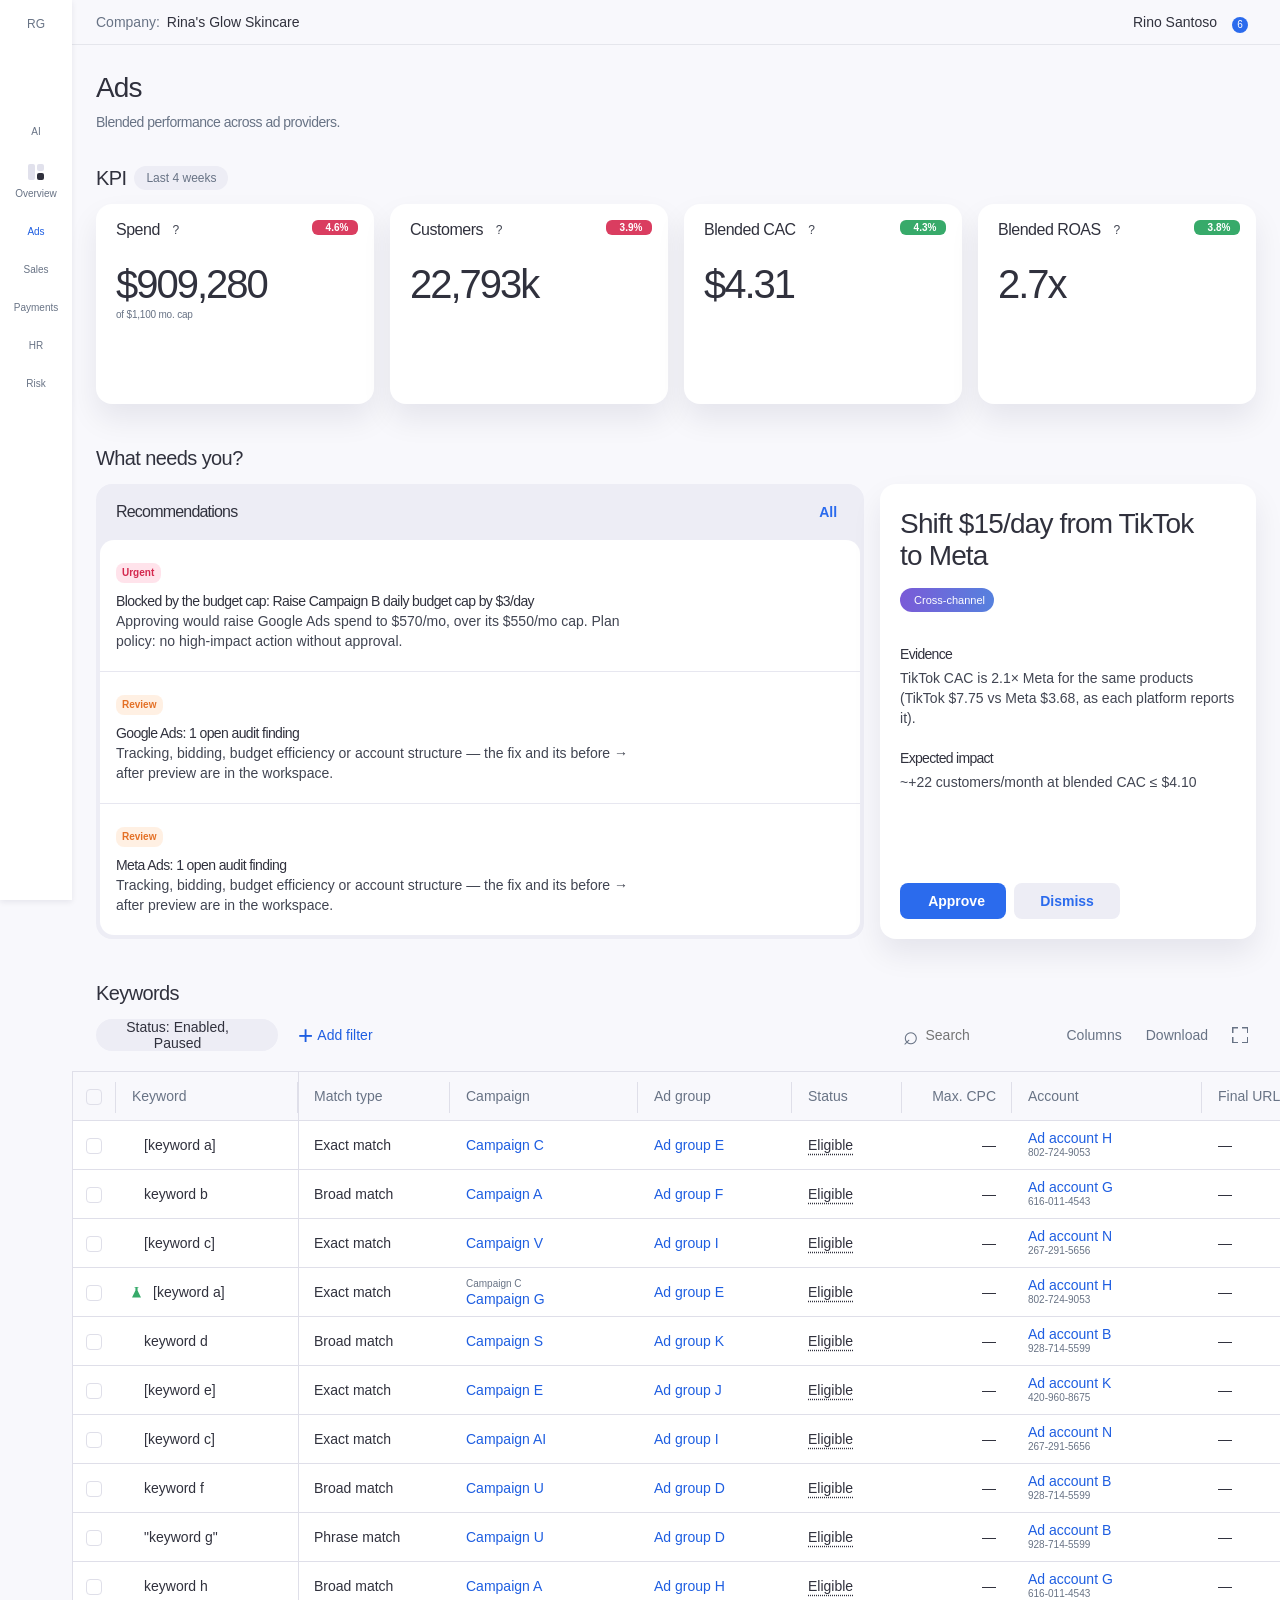
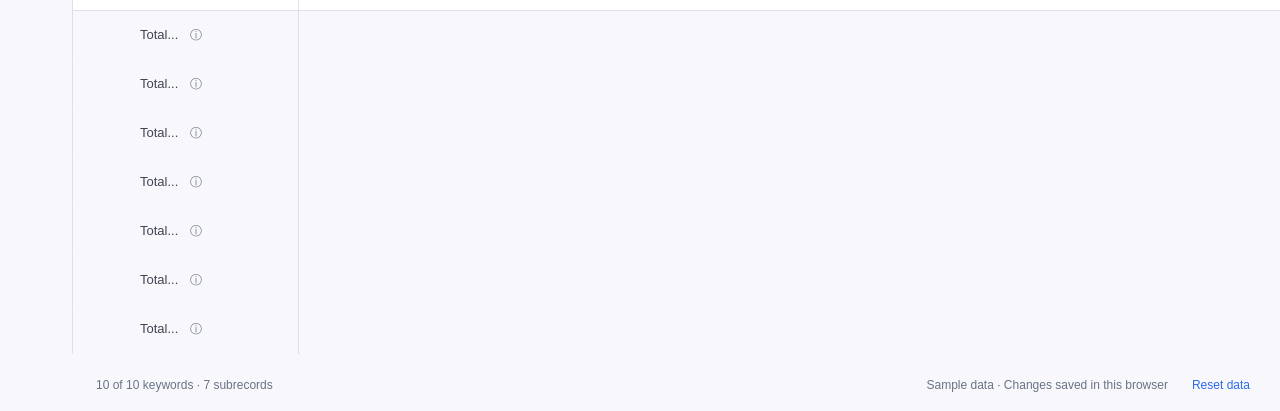
==== variant.html @ 24019def "Add files via upload" ====
<!doctype html>
<html lang="en">
<head><meta charset="utf-8"><meta name="viewport" content="width=device-width, initial-scale=1"><meta name="theme-color" content="#f8f8fc"><title>Ads · Fixed-width version</title><link rel="stylesheet" href="styles.css"><link rel="stylesheet" href="themes.css"><link rel="stylesheet" href="variant.css"></head>
<body class="layout-fixed">
<aside class="sidebar" aria-label="Main navigation">
  <div class="brand"><img src="assets/imgEllipse3.svg" data-light-src="assets/imgEllipse3.svg" data-dark-src="assets/dark/imgEllipse3.svg" alt=""><span>RG</span></div>
  <div class="sidebar-company"><p>Rina's Glow Skincare</p><span>Partner Portal</span></div>
  <button class="rail-toggle" aria-label="Expand navigation" aria-expanded="false" aria-controls="main-navigation"><img src="assets/imgFrame49.svg" data-light-src="assets/imgFrame49.svg" data-dark-src="assets/dark/imgFrame49.svg" alt=""></button>
  <img class="rail-rule compact-rule" src="assets/imgVector14.svg" data-light-src="assets/imgVector14.svg" data-dark-src="assets/dark/imgVector14.svg" alt="">
  <img class="rail-rule expanded-rule" src="assets/menu-divider.svg" data-light-src="assets/menu-divider.svg" data-dark-src="assets/dark/menu-divider.svg" alt="">
  <nav id="main-navigation"><button data-section="AI"><img src="assets/imgAi1.svg" data-light-src="assets/imgAi1.svg" data-dark-src="assets/dark/imgAi1.svg" alt=""><span>AI</span></button><button data-section="Overview"><span class="overview-icon"><i></i><i></i><i></i></span><span>Overview</span></button><button class="active" aria-current="page" data-section="Ads"><img src="assets/imgAds1.svg" data-light-src="assets/imgAds1.svg" data-dark-src="assets/dark/imgAds1.svg" alt=""><span>Ads</span></button><button data-section="Sales"><img src="assets/imgSales1.svg" data-light-src="assets/imgSales1.svg" data-dark-src="assets/dark/imgSales1.svg" alt=""><span>Sales</span></button><button data-section="Payments"><img src="assets/imgPayments1.svg" data-light-src="assets/imgPayments1.svg" data-dark-src="assets/dark/imgPayments1.svg" alt=""><span>Payments</span></button><button data-section="HR"><img src="assets/imgHr1.svg" data-light-src="assets/imgHr1.svg" data-dark-src="assets/dark/imgHr1.svg" alt=""><span>HR</span></button><button data-section="Risk"><img src="assets/imgRisk1.svg" data-light-src="assets/imgRisk1.svg" data-dark-src="assets/dark/imgRisk1.svg" alt=""><span>Risk</span></button></nav>
</aside>
<div class="app">
<header class="topbar"><div class="topbar-inner"><button class="company" id="company"><span>Company:</span> Rina's Glow Skincare <img src="assets/imgVector13.svg" alt=""></button><div class="account-tools"><button id="profile"><img src="assets/imgFrame59.svg" alt=""><span>Rino Santoso</span><img src="assets/imgFrame61.svg" alt=""></button><button id="notifications" class="notification" aria-label="Notifications, 6 unread"><img src="assets/imgNotifications1.svg" alt=""><span>6</span></button><button id="theme" aria-label="Switch color theme"><img src="assets/imgSun1.svg" alt=""></button></div></div></header>
<main>
<div class="content">
  <div class="page-title"><h1>Ads</h1><p>Blended performance across ad providers.</p></div>
  <section class="kpi-section" aria-labelledby="kpi-title"><div class="section-heading"><h2 id="kpi-title">KPI</h2><span class="period">Last 4 weeks</span></div><div class="kpi-grid" id="kpis"></div></section>
  <section class="needs-section" aria-labelledby="needs-title"><h2 id="needs-title">What needs you?</h2><div class="needs-grid">
    <article class="recommendations"><header><h3>Recommendations</h3><button class="text-button" id="all-recommendations">All <img src="assets/imgVector6.svg" alt=""></button></header><div class="recommendation-list">
      <button class="recommendation" data-recommendation="0"><span class="badge urgent"><img src="assets/imgIcMExclamationFilled.svg" alt="">Urgent</span><strong>Blocked by the budget cap: Raise Campaign B daily budget cap by $3/day</strong><p>Approving would raise Google Ads spend to $570/mo, over its $550/mo cap. Plan policy: no high-impact action without approval.</p></button>
      <button class="recommendation" data-recommendation="1"><span class="badge review"><img src="assets/imgIcMExclamationFilled1.svg" alt="">Review</span><strong>Google Ads: 1 open audit finding</strong><p>Tracking, bidding, budget efficiency or account structure — the fix and its before → after preview are in the workspace.</p></button>
      <button class="recommendation" data-recommendation="2"><span class="badge review"><img src="assets/imgIcMExclamationFilled2.svg" alt="">Review</span><strong>Meta Ads: 1 open audit finding</strong><p>Tracking, bidding, budget efficiency or account structure — the fix and its before → after preview are in the workspace.</p></button>
    </div></article>
    <article class="proposal"><h3>Shift $15/day from TikTok to Meta</h3><span class="cross-channel"><img src="assets/imgGroup.svg" alt="">Cross-channel</span><div class="proposal-copy"><h4>Evidence</h4><p>TikTok CAC is 2.1× Meta for the same products (TikTok $7.75 vs Meta $3.68, as each platform reports it).</p><h4>Expected impact</h4><p>~+22 customers/month at blended CAC ≤ $4.10</p></div><div class="proposal-actions" id="proposal-actions"><button class="primary" id="approve"><img src="assets/imgVector11.svg" alt="">Approve</button><button class="secondary" id="dismiss">Dismiss</button></div></article>
  </div></section>
</div>
<section class="keywords" id="keywords" aria-labelledby="keywords-title">
  <div class="keywords-heading"><h2 id="keywords-title">Keywords</h2><span id="result-count" aria-live="polite"></span></div>
  <div class="table-toolbar"><div class="filter-tools"><span class="filter-chip" id="status-chip"><button id="status-filter">Status: Enabled, Paused</button><button id="remove-status" aria-label="Remove status filter"><img src="assets/filter-remove.svg" alt=""></button></span><button class="chip" id="add-filter"><span class="plus">+</span> Add filter</button><span id="filter-chips"></span></div><div class="table-tools"><label class="search"><span aria-hidden="true">⌕</span><input type="search" id="search" aria-label="Search keywords" placeholder="Search"></label><button id="columns" title="Choose columns">Columns</button><button id="download" title="Download filtered rows as CSV">Download</button><button id="expand" aria-label="Expand table" title="Expand table"><span class="expand-icon" aria-hidden="true"></span></button></div></div>
  <div class="bulk-bar" id="bulk-bar" hidden><strong id="selection-count"></strong><button data-bulk="Enabled">Enable</button><button data-bulk="Paused">Pause</button><button id="clear-selection">Clear selection</button></div>
  <div class="table-scroll" tabindex="0" role="region" aria-label="Keywords table, scroll horizontally to see all columns"><table id="keyword-table"><caption class="sr-only">Advertising keywords and performance, transcribed from the supplied table.</caption><colgroup id="table-cols"></colgroup><thead id="table-head"></thead><tbody id="table-body"></tbody></table></div>
  <footer class="table-footer"><span id="table-count"></span><span>Sample data · Changes saved in this browser</span><button id="reset">Reset data</button></footer>
</section>
</main>
</div>
<dialog id="dialog"><div class="dialog-heading"><h2 id="dialog-title"></h2><button id="dialog-close" aria-label="Close dialog">×</button></div><div id="dialog-content"></div></dialog><div id="toast" role="status" hidden></div>
<script src="data.js"></script><script src="app.js"></script>
</body></html>
---- styles.css ----
@font-face{font-family:Onest;src:url('assets/onest-400.ttf') format('truetype');font-weight:400;font-display:swap}@font-face{font-family:Onest;src:url('assets/onest-500.ttf') format('truetype');font-weight:500;font-display:swap}@font-face{font-family:Onest;src:url('assets/onest-600.ttf') format('truetype');font-weight:600;font-display:swap}
:root{--bg:#f8f8fc;--card:#fff;--accent:#ededf5;--ink:#30313d;--muted:#687385;--secondary:#414552;--blue:#2b6bed;--line:#e7e7f0;--rail:72px;--shadow:0 15px 30px rgba(8,16,52,.08)}*{box-sizing:border-box}body{margin:0;font-family:Onest,Arial,sans-serif;font-size:14px;color:var(--ink);background:var(--bg)}button,input,select{font:inherit}button{border:0;color:inherit;background:none;cursor:pointer}button:disabled{cursor:default;opacity:.45}button:focus-visible,a:focus-visible,input:focus-visible,select:focus-visible,[tabindex]:focus-visible{outline:2px solid var(--blue);outline-offset:3px}button:hover{filter:brightness(.97)}h1,h2,h3,h4,p{margin:0}h1{font-size:28px;line-height:32px;font-weight:500;letter-spacing:-.84px}h2{font-size:20px;line-height:28px;font-weight:500;letter-spacing:-.6px}img{display:block;max-width:none}button{display:inline-flex;align-items:center;justify-content:center;gap:7px}button.text-button{color:var(--blue);font-weight:600;padding:6px 0}.sidebar{position:fixed;z-index:30;inset:0 auto 0 0;width:var(--rail);background:var(--card);box-shadow:0 2px 6px #08103414;display:flex;align-items:center;flex-direction:column}.brand{position:relative;margin:8px 0 12px;width:32px;height:32px;display:grid;place-items:center}.brand img{position:absolute;inset:0}.brand span{position:relative;font-size:12px;font-weight:500;color:var(--muted)}.rail-toggle{padding:0;width:32px;height:24px}.rail-rule{margin-top:20px}.sidebar nav{width:100%;display:flex;flex-direction:column;gap:22px;margin-top:26px}.sidebar nav button{flex-direction:column;gap:4px;width:100%;padding:0;color:var(--muted);font-size:10px;font-weight:500;line-height:12px}.sidebar nav button.active{color:#1e5ee1}.overview-icon{position:relative;width:24px;height:24px}.overview-icon i{position:absolute;background:#dfdfeb;border-radius:2px;width:7px;height:7px;left:13px;top:4px}.overview-icon i:first-child{height:16px;left:4px}.overview-icon i:last-child{top:13px;background:#30313d}.app{margin-left:var(--rail);min-width:0}.topbar{height:44px;padding:0 16px 0 24px;display:flex;align-items:center;justify-content:space-between;box-shadow:0 1px 0 #08103414}.company{padding:0;font-weight:500;white-space:nowrap}.company>span{color:var(--muted)}.company>img{margin-left:3px}.account-tools{display:flex;align-items:center;gap:20px}.account-tools button{padding:0}.notification{position:relative}.notification>span{position:absolute;right:-4px;top:-5px;background:var(--blue);border-radius:8px;color:#fff;font-size:10px;line-height:16px;min-width:16px}.content{padding:28px 24px 0;width:100%}.page-title p{margin-top:8px;font-size:14px;line-height:20px;color:var(--muted);letter-spacing:-.5px}.kpi-section{margin-top:32px}.section-heading{display:flex;align-items:center;gap:8px;margin-bottom:12px}.period{border-radius:12px;background:var(--accent);padding:4px 12px;font-size:12px;line-height:16px;font-weight:500;color:var(--muted)}.kpi-grid{display:grid;grid-template-columns:repeat(4,minmax(0,1fr));gap:16px}.kpi{position:relative;overflow:hidden;height:200px;background:var(--card);border-radius:16px;box-shadow:var(--shadow);padding:16px 20px}.kpi-label{font-size:16px;font-weight:500;line-height:20px;letter-spacing:-.48px;display:flex;gap:6px;align-items:center}.info{position:relative;padding:0;width:20px;height:20px;font-size:12px;color:#717981}.info img{position:absolute;inset:0}.info span{position:relative}.kpi-value{margin-top:24px;font-size:40px;font-weight:400;line-height:40px;letter-spacing:-2px;white-space:nowrap}.kpi-note{font-size:10px;line-height:14px;letter-spacing:-.2px;font-weight:500;color:var(--muted);margin-top:4px}.delta{position:absolute;top:16px;right:16px;display:flex;align-items:center;justify-content:center;gap:4px;border-radius:6px;width:46px;padding:2px;background:#37aa6a;color:white;font-size:10px;font-weight:600}.delta.negative{background:#da3d60}.delta.negative img{transform:scaleY(-1)}.kpi-chart{position:absolute;left:0;top:129px;width:282px;height:151px;transform:scaleX(var(--graph-scale,1));transform-origin:left top;pointer-events:none}.kpi-chart img{position:absolute;top:0;left:0}.kpi-chart img.line{top:-1px}.kpi-chart.reverse{transform:scaleX(calc(-1 * var(--graph-scale,1)));transform-origin:center top;left:calc((100% - 282px)/2)}.plot-button{position:absolute;right:16px;bottom:16px;font-size:12px;font-weight:600;color:var(--blue);padding:0;line-height:20px}.needs-section{margin-top:40px}.needs-section>h2{margin-bottom:12px}.needs-grid{display:grid;grid-template-columns:2.043fr 1fr;gap:16px}.recommendations{padding:0 4px 4px;background:var(--accent);border-radius:16px;overflow:hidden;min-height:446px}.recommendations header{height:56px;display:flex;align-items:center;justify-content:space-between;padding:0 16px}.recommendations h3{font-size:16px;line-height:20px;letter-spacing:-.8px;font-weight:500}.recommendation-list{background:var(--card);border-radius:14px;overflow:hidden}.recommendation{display:block;text-align:left;width:100%;min-height:128px;padding:20px 16px;border-bottom:1px solid var(--line)}.recommendation:last-child{border:0}.recommendation strong{display:block;font-size:14px;font-weight:500;line-height:20px;letter-spacing:-.6px;margin-top:8px;max-width:650px}.recommendation p{font-size:14px;line-height:20px;color:var(--secondary);max-width:520px}.badge{display:inline-flex;align-items:center;padding:0 7px 0 4px;border-radius:8px;gap:2px;line-height:20px;font-size:10px;font-weight:600}.urgent{background:#ff508429;color:#d4284e}.review{background:#ffa25029;color:#e47026}.proposal{min-height:442px;padding:24px 20px 20px;background:var(--card);border-radius:16px;box-shadow:var(--shadow);display:flex;flex-direction:column;align-items:flex-start}.proposal>h3{font-size:28px;line-height:32px;font-weight:500;letter-spacing:-.84px;max-width:310px}.cross-channel{display:inline-flex;align-items:center;gap:5px;background:linear-gradient(90deg,#7a5bd7,#5681de);color:#fff;border-radius:12px;font-size:11px;line-height:24px;padding:0 9px;margin-top:16px}.proposal-copy{margin-top:32px;font-size:14px;line-height:20px}.proposal h4{font-weight:500;letter-spacing:-.7px;margin-bottom:4px}.proposal-copy p{color:var(--secondary)}.proposal h4:not(:first-child){margin-top:20px}.proposal-actions{display:flex;gap:8px;margin-top:auto;padding-top:24px;flex-wrap:wrap}.primary,.secondary{height:36px;min-width:106px;border-radius:8px;padding:0 14px;font-weight:600}.primary{background:var(--blue);color:white}.secondary{background:var(--accent);color:var(--blue)}.keywords{margin-top:40px;min-width:0}.keywords-heading{padding:0 24px 12px;display:flex;align-items:center;gap:14px}.keywords-heading>span{font-size:12px;color:var(--muted)}.table-toolbar{min-height:52px;padding:10px 14px;display:flex;gap:10px;align-items:center;justify-content:space-between;background:var(--accent);flex-wrap:wrap}.filter-tools,.table-tools{display:flex;gap:8px;align-items:center;flex-wrap:wrap}.chip{height:32px;padding:4px 12px;background:var(--card);border-radius:18px;color:var(--muted);font-weight:500;white-space:nowrap}.plus{font-size:26px;line-height:16px;font-weight:400}.table-tools>button{padding:6px 8px;color:var(--muted)}#expand{font-size:22px}.search{display:flex;align-items:center;gap:6px;max-width:170px;color:var(--muted)}.search>span{font-size:26px}.search input{width:125px;background:transparent;border:0;border-bottom:1px solid transparent;padding:5px 0;color:var(--ink)}.search input:focus{border-bottom-color:var(--blue);outline:0}.table-scroll{width:100%;max-width:100%;overflow:auto;scrollbar-color:#b1b1bb var(--accent);scrollbar-width:thin;padding-bottom:5px}.table-scroll::-webkit-scrollbar{height:10px}.table-scroll::-webkit-scrollbar-track{background:var(--accent)}.table-scroll::-webkit-scrollbar-thumb{border:2px solid var(--accent);background:#b1b1bb;border-radius:8px}table{table-layout:fixed;border-collapse:separate;border-spacing:0;width:100%;min-width:2540px;font-size:14px;font-weight:500;font-variant-numeric:tabular-nums}th,td{height:49px;white-space:nowrap;overflow:hidden;text-overflow:ellipsis;padding:8px 16px;border-bottom:1px solid var(--line);text-align:left;background:var(--card)}th{background:var(--bg);height:48px;color:var(--muted);font-weight:500;position:relative}th::after{position:absolute;content:'';right:0;top:10px;height:31px;border-right:1px solid #d1d1e4}th button{padding:0;min-height:28px;max-width:100%;text-align:inherit;justify-content:inherit;font-weight:500}th[aria-sort=ascending] button:after{content:'↑';font-size:12px}th[aria-sort=descending] button:after{content:'↓';font-size:12px}.numeric{text-align:right}.numeric button{justify-content:flex-end;width:100%}.check{position:sticky;left:0;width:44px;z-index:3;padding:0 14px}.identity{position:sticky;left:44px;z-index:2;box-shadow:1px 0 0 var(--line)}thead .identity,thead .check{z-index:5}.identity .keyword-name{display:flex;align-items:center;gap:12px;justify-content:flex-start;padding:0;font-weight:500;width:100%}.keyword-dot{flex:0 0 7px;width:7px;height:7px;background:#37aa6a;border-radius:50%}.keyword-dot.paused{background:#b1b1bb}.experiment{color:#37aa6a;width:7px;font-size:13px}.keyword-name .keyword-label{overflow:hidden;text-overflow:ellipsis}.link{padding:0;color:#1e5ee1;text-align:left;justify-content:flex-start;font-weight:500}.subline{display:block;font-size:10px;font-weight:400;line-height:14px;color:var(--muted)}.status-button{padding:0;text-decoration:underline dotted;text-underline-offset:4px}.row-selected td{background:#eef3ff}tbody tr:hover td{background:#f5f7ff}input[type=checkbox]{width:16px;height:16px;margin:0;vertical-align:middle;accent-color:var(--blue);cursor:pointer}tfoot td{background:var(--bg);color:var(--secondary);font-weight:400}tfoot .identity{font-size:13px}tfoot .total-info{color:var(--muted);margin-left:8px;font-size:12px}.bulk-bar{padding:10px 16px;background:#e5edff;display:flex;align-items:center;gap:20px;color:#1e5ee1}.bulk-bar[hidden]{display:none}.bulk-bar button{padding:5px}.table-footer{min-height:52px;padding:12px 24px;display:flex;align-items:center;gap:18px;color:var(--muted);font-size:12px}.table-footer>span:nth-child(2){margin-left:auto}.table-footer button{font-size:12px;color:var(--blue)}.empty-cell{text-align:center;padding:40px}.keywords.expanded{position:fixed;inset:0;z-index:60;margin:0;display:flex;flex-direction:column;background:var(--bg)}.expanded .keywords-heading{padding-top:18px}.expanded .table-scroll{flex:1}.sr-only{position:absolute;width:1px;height:1px;overflow:hidden;clip:rect(0,0,0,0)}dialog{width:min(560px,calc(100% - 32px));max-height:85vh;padding:24px;background:var(--card);color:var(--ink);border:0;border-radius:16px;box-shadow:0 20px 80px #08103433}dialog::backdrop{background:#22263855}.dialog-heading{display:flex;align-items:center;justify-content:space-between;gap:12px;margin-bottom:24px}.dialog-heading button{font-size:28px;width:32px;height:32px;color:var(--muted)}#dialog-content{font-size:14px;line-height:22px}#dialog-content p+p{margin-top:12px}.form-stack{display:flex;flex-direction:column;gap:16px}.form-stack label{display:flex;flex-direction:column;gap:6px}.form-stack input,.form-stack select{width:100%;padding:10px;border:1px solid #d1d1e4;border-radius:8px;color:var(--ink);background:var(--card)}.dialog-actions{display:flex;gap:8px;justify-content:flex-end;margin-top:24px}.column-options{display:grid;grid-template-columns:1fr 1fr;gap:14px}.column-options label{display:flex;gap:10px;align-items:center}.detail-grid{display:grid;grid-template-columns:1fr 1fr;gap:14px}.detail-grid div{padding:12px;background:var(--bg);border-radius:8px}.detail-grid dt{color:var(--muted);font-size:12px}.detail-grid dd{margin:4px 0 0;font-weight:500}.dialog-notice{font-size:12px;color:var(--muted);margin-top:20px}#toast{position:fixed;z-index:100;bottom:24px;left:50%;transform:translateX(-50%);background:#30313d;color:#fff;padding:12px 20px;border-radius:10px;box-shadow:var(--shadow);max-width:calc(100% - 32px)}body.dark{--bg:#1d1e26;--card:#272832;--accent:#32333f;--ink:#ededf5;--muted:#adb3c2;--secondary:#c3c7d2;--line:#393a47;--shadow:none}.dark .row-selected td,.dark tbody tr:hover td{background:#313c55}.dark .link{color:#8eb3ff}
@media(min-width:1600px){.kpi-value{font-size:44px}.recommendation p{max-width:720px}.proposal>h3{max-width:380px}}@media(max-width:1100px){.account-tools{gap:12px}.kpi-grid{grid-template-columns:repeat(2,minmax(0,1fr))}.needs-grid{grid-template-columns:1.6fr 1fr}.proposal>h3{font-size:24px;line-height:28px}.recommendation{min-height:145px}.recommendations{min-height:0}.proposal{height:100%}.proposal-copy{margin-top:24px}.table-tools{margin-left:auto}.kpi-label{font-size:16px}}@media(max-width:700px){:root{--rail:0px}.sidebar{display:none}.topbar{height:48px;padding:0 16px}.company{font-size:12px}.company>span{display:none}.account-tools #profile{display:none}.account-tools{gap:14px}.content{padding:24px 16px 0}.kpi-section{margin-top:24px}.kpi-grid{gap:12px}.kpi{padding:16px 12px;height:180px}.kpi-label{font-size:12px;letter-spacing:-.4px;gap:4px}.delta{top:48px;right:12px;width:40px;font-size:9px}.kpi-value{font-size:29px;line-height:36px;margin-top:30px;letter-spacing:-1.5px}.kpi-chart{top:125px}.plot-button{bottom:10px}.kpi-note{font-size:9px}.needs-section{margin-top:28px}.needs-grid{grid-template-columns:1fr}.recommendation{min-height:140px}.recommendation strong,.recommendation p{font-size:13px}.proposal{min-height:360px}.proposal>h3{max-width:100%}.proposal-copy{margin-top:24px}.keywords{margin-top:28px}.keywords-heading{padding-left:16px}.table-toolbar{padding:10px}.filter-tools{gap:6px}.chip{font-size:12px;padding:4px 10px}.table-tools{width:100%;justify-content:space-between}.search{margin-right:auto}.table-footer{padding:12px 16px;flex-wrap:wrap;gap:8px}.table-footer>span:nth-child(2){order:3;width:100%;margin:0}.table-footer button{margin-left:auto}.identity{left:44px}.bulk-bar{gap:10px;font-size:12px}.column-options{grid-template-columns:1fr 1fr}}

/* Keep long source column labels readable. */
th button{white-space:normal;line-height:16px}
.expand-icon{width:16px;height:16px;display:block;background:linear-gradient(currentColor,currentColor) left top/6px 1.5px no-repeat,linear-gradient(currentColor,currentColor) left top/1.5px 6px no-repeat,linear-gradient(currentColor,currentColor) right top/6px 1.5px no-repeat,linear-gradient(currentColor,currentColor) right top/1.5px 6px no-repeat,linear-gradient(currentColor,currentColor) left bottom/6px 1.5px no-repeat,linear-gradient(currentColor,currentColor) left bottom/1.5px 6px no-repeat,linear-gradient(currentColor,currentColor) right bottom/6px 1.5px no-repeat,linear-gradient(currentColor,currentColor) right bottom/1.5px 6px no-repeat}
.experiment{position:relative;height:11px;width:9px;flex:0 0 9px;clip-path:polygon(27% 0,73% 0,73% 10%,62% 10%,62% 36%,100% 100%,0 100%,38% 36%,38% 10%,27% 10%);background:#37aa6a}

/* Expanded navigation — Figma Menu 40:2022; compact rail remains 72px. */
.sidebar-company,.expanded-rule{display:none}
.sidebar{overflow-x:clip}
body.nav-expanded{--rail:220px}
.nav-expanded .brand{align-self:flex-start;margin-left:20px}
.nav-expanded .sidebar-company{display:block;position:absolute;top:11px;left:59px;white-space:nowrap;font-weight:500}
.sidebar-company p{font-size:14px;line-height:12px;color:var(--ink)}
.sidebar-company span{display:block;margin-top:3px;font-size:10px;line-height:12px;color:var(--muted)}
.nav-expanded .rail-toggle{align-self:flex-end;margin-right:8px;width:24px}
.nav-expanded .rail-toggle img{transform:scaleX(-1)}
.nav-expanded .compact-rule{display:none}
.nav-expanded .expanded-rule{display:block;align-self:flex-start}
.nav-expanded .sidebar nav{gap:24px;margin-top:27px}
.nav-expanded .sidebar nav button{flex-direction:row;justify-content:flex-start;gap:4px;height:24px;padding-left:24px;font-size:14px;line-height:12px}
@media(max-width:700px){body.nav-expanded{--rail:0px}}

/* Updated Figma colors, filters, and expandable table records. */
:root{--border:#dfdfe9;--menu-secondary:#e1e1ec}
.overview-icon i{background:var(--menu-secondary)}
.overview-icon i:last-child{background:var(--ink)}
.nav-expanded .sidebar nav button{gap:12px}
.info{color:var(--secondary)}
.plot-button{opacity:0;pointer-events:none;transition:opacity 140ms ease;gap:4px}
.kpi:hover .plot-button,.kpi:focus-within .plot-button{opacity:1;pointer-events:auto}
.table-toolbar{background:var(--bg);padding:0 24px 20px;align-items:flex-start;min-height:52px}
.filter-tools{gap:8px}
.filter-chip,.filter-tools .chip{background:var(--accent);color:var(--ink);border-radius:18px;font-weight:500}
.filter-chip{display:inline-flex;align-items:center;gap:4px;height:32px;padding:4px 12px}
.filter-chip[hidden]{display:none}
.filter-chip>button{padding:0;line-height:16px}
.filter-chip>#remove-status{height:24px;flex:0 0 15px}
.filter-tools #add-filter{background:transparent;color:#1e5ee1;gap:4px}
.table-tools{min-height:32px}
th,td{border-bottom-color:var(--border)}
th{border-top:1px solid var(--border)}
th::after{border-right-color:var(--border)}
th:first-child,td:first-child{border-left:1px solid var(--border)}
th:last-child,td:last-child{border-right:1px solid var(--border)}
.identity{box-shadow:1px 0 0 var(--border)}
.check{padding-inline:13px;text-overflow:clip}
input[type=checkbox]{appearance:none;-webkit-appearance:none;display:inline-grid;place-content:center;width:16px;height:16px;border:1px solid var(--border);border-radius:4px;background:transparent;flex-shrink:0}
input[type=checkbox]:checked,input[type=checkbox]:indeterminate{background:var(--blue);border-color:var(--blue)}
input[type=checkbox]:checked::after{content:'';width:4px;height:8px;border:solid white;border-width:0 2px 2px 0;transform:rotate(45deg);margin-top:-2px}
input[type=checkbox]:indeterminate::after{content:'';width:8px;height:2px;background:white}
input[type=checkbox]:disabled{opacity:.5;cursor:default}
.keyword-identity{display:flex;align-items:center;gap:4px;min-width:0}
.keyword-identity .keyword-name{min-width:0;flex:1}
.row-disclosure{flex:0 0 24px;width:24px;height:32px;padding:0;border-radius:4px}
.row-disclosure:hover{background:var(--accent)}
.row-disclosure[aria-expanded=false] img{transform:rotate(-90deg)}
tr.subrecord[hidden]{display:none}
tr.subrecord td,tbody tr.subrecord:hover td{background:var(--bg);color:var(--secondary);font-weight:400;border-bottom-color:transparent}
tr.subrecord .identity{padding-left:24px;font-size:13px}
.total-info{margin-left:8px;color:var(--muted);font-size:12px}
body.dark{--border:#393a47;--menu-secondary:#535563}
@media(max-width:700px){.table-toolbar{padding-inline:16px}.filter-tools{gap:6px}.filter-chip{font-size:12px}}
@media(prefers-reduced-motion:reduce){.plot-button{transition:none}}
@media(forced-colors:active){input[type=checkbox]{appearance:auto}input[type=checkbox]::after{display:none}}
---- themes.css ----
/* Figma Color collection: Light 16:1 / Dark 16:2.
   Accent · Merchant: Light 16:3 / Dark 16:4. */
:root {
  --question-surface: #e1e1ec;
  --question-foreground: #414552;
  --viz-status-green: #37aa6a;
  --viz-status-red: #da3d60;
  --primary-strong: #1e5ee1;
  --avatar-surface: #ededf5;
}

body.dark {
  --bg: #10111a;
  --card: #1a1b25;
  --ink: #ebeef1;
  --muted: #9a9aad;
  --secondary: #ebeef1;
  --accent: #262636;
  --border: #3b3b50;
  --line: #3b3b50;
  --blue: #6b9fff;
  --primary-strong: #9abfff;
  --menu-secondary: #303040;
  --question-surface: #303040;
  --question-foreground: #ebeef1;
  --viz-status-green: #6ccf95;
  --viz-status-red: #f27d95;
  --avatar-surface: #262636;
}

.info { color: var(--question-foreground); }
.delta { background: var(--viz-status-green); }
.delta.negative { background: var(--viz-status-red); }
.sidebar nav button.active { color: var(--primary-strong); }
---- variant.css ----
/* Alternative layout: freeze the 1280px composition, keep the table fluid. */
.layout-fixed .plot-button {
  opacity: 0;
  pointer-events: none;
  transition: opacity 140ms ease;
}

.layout-fixed .kpi:hover .plot-button,
.layout-fixed .kpi:focus-within .plot-button {
  opacity: 1;
  pointer-events: auto;
}

.layout-fixed .topbar { padding: 0; }
.topbar-inner {
  display: flex;
  align-items: center;
  justify-content: space-between;
  width: 100%;
  height: 100%;
  padding: 0 16px 0 24px;
  margin-inline: auto;
}

@media (min-width: 1281px) {
  /* 1280px reference viewport minus the compact 72px navigation rail. */
  .layout-fixed .content,
  .layout-fixed .topbar-inner,
  .layout-fixed .keywords:not(.expanded) .keywords-heading {
    width: 100%;
    max-width: 1208px;
    margin-inline: auto;
  }
  .layout-fixed .kpi-value { font-size: 40px; }
  .layout-fixed .keywords:not(.expanded) .table-toolbar {
    padding-inline: max(24px, calc((100% - 1208px) / 2 + 24px));
  }
  .layout-fixed .recommendation p { max-width: 520px; }
  .layout-fixed .proposal > h3 { max-width: 310px; }
}

@media (max-width: 700px) {
  .topbar-inner { padding-inline: 16px; }
}

@media (prefers-reduced-motion: reduce) {
  .layout-fixed .plot-button { transition: none; }
}
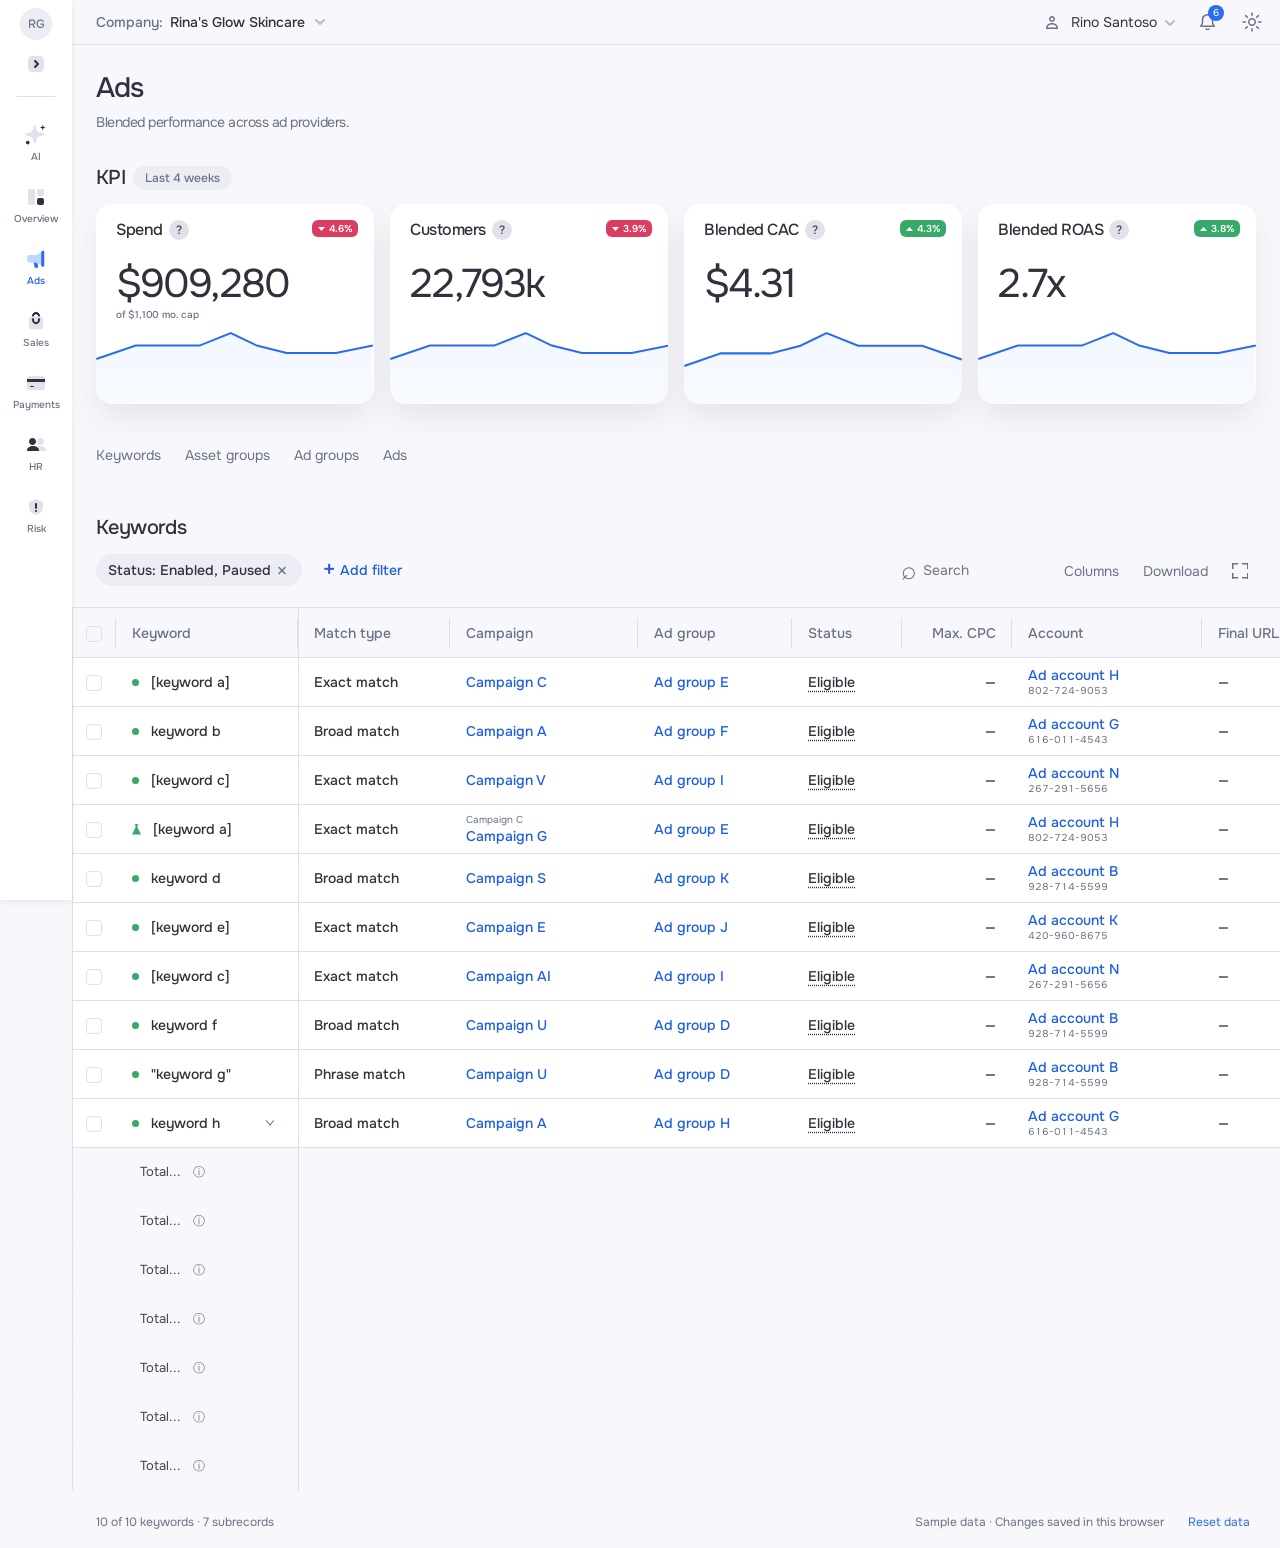
==== commit c08a664b: "Add files via upload" ====
--- a/variant.html
+++ b/variant.html
@@ -1,6 +1,6 @@
 <!doctype html>
 <html lang="en">
-<head><meta charset="utf-8"><meta name="viewport" content="width=device-width, initial-scale=1"><meta name="theme-color" content="#f8f8fc"><title>Ads · Fixed-width version</title><link rel="stylesheet" href="styles.css"><link rel="stylesheet" href="themes.css"><link rel="stylesheet" href="variant.css"></head>
+<head><meta charset="utf-8"><meta name="viewport" content="width=device-width, initial-scale=1"><meta name="theme-color" content="#f8f8fc"><title>Ads · Fixed-width version</title><link rel="stylesheet" href="styles.css"><link rel="stylesheet" href="themes.css"><link rel="stylesheet" href="variant.css"><link rel="stylesheet" href="examples.css"></head>
 <body class="layout-fixed">
 <aside class="sidebar" aria-label="Main navigation">
   <div class="brand"><img src="assets/imgEllipse3.svg" data-light-src="assets/imgEllipse3.svg" data-dark-src="assets/dark/imgEllipse3.svg" alt=""><span>RG</span></div>
@@ -16,16 +16,8 @@
 <div class="content">
   <div class="page-title"><h1>Ads</h1><p>Blended performance across ad providers.</p></div>
   <section class="kpi-section" aria-labelledby="kpi-title"><div class="section-heading"><h2 id="kpi-title">KPI</h2><span class="period">Last 4 weeks</span></div><div class="kpi-grid" id="kpis"></div></section>
-  <section class="needs-section" aria-labelledby="needs-title"><h2 id="needs-title">What needs you?</h2><div class="needs-grid">
-    <article class="recommendations"><header><h3>Recommendations</h3><button class="text-button" id="all-recommendations">All <img src="assets/imgVector6.svg" alt=""></button></header><div class="recommendation-list">
-      <button class="recommendation" data-recommendation="0"><span class="badge urgent"><img src="assets/imgIcMExclamationFilled.svg" alt="">Urgent</span><strong>Blocked by the budget cap: Raise Campaign B daily budget cap by $3/day</strong><p>Approving would raise Google Ads spend to $570/mo, over its $550/mo cap. Plan policy: no high-impact action without approval.</p></button>
-      <button class="recommendation" data-recommendation="1"><span class="badge review"><img src="assets/imgIcMExclamationFilled1.svg" alt="">Review</span><strong>Google Ads: 1 open audit finding</strong><p>Tracking, bidding, budget efficiency or account structure — the fix and its before → after preview are in the workspace.</p></button>
-      <button class="recommendation" data-recommendation="2"><span class="badge review"><img src="assets/imgIcMExclamationFilled2.svg" alt="">Review</span><strong>Meta Ads: 1 open audit finding</strong><p>Tracking, bidding, budget efficiency or account structure — the fix and its before → after preview are in the workspace.</p></button>
-    </div></article>
-    <article class="proposal"><h3>Shift $15/day from TikTok to Meta</h3><span class="cross-channel"><img src="assets/imgGroup.svg" alt="">Cross-channel</span><div class="proposal-copy"><h4>Evidence</h4><p>TikTok CAC is 2.1× Meta for the same products (TikTok $7.75 vs Meta $3.68, as each platform reports it).</p><h4>Expected impact</h4><p>~+22 customers/month at blended CAC ≤ $4.10</p></div><div class="proposal-actions" id="proposal-actions"><button class="primary" id="approve"><img src="assets/imgVector11.svg" alt="">Approve</button><button class="secondary" id="dismiss">Dismiss</button></div></article>
-  </div></section>
 </div>
-<section class="keywords" id="keywords" aria-labelledby="keywords-title">
+<nav class="example-tabs" aria-label="Table examples"><a href="index.html">Keywords</a><a href="asset-groups.html">Asset groups</a><a href="ad-groups.html">Ad groups</a><a href="ads.html">Ads</a></nav><section class="keywords" id="keywords" aria-labelledby="keywords-title">
   <div class="keywords-heading"><h2 id="keywords-title">Keywords</h2><span id="result-count" aria-live="polite"></span></div>
   <div class="table-toolbar"><div class="filter-tools"><span class="filter-chip" id="status-chip"><button id="status-filter">Status: Enabled, Paused</button><button id="remove-status" aria-label="Remove status filter"><img src="assets/filter-remove.svg" alt=""></button></span><button class="chip" id="add-filter"><span class="plus">+</span> Add filter</button><span id="filter-chips"></span></div><div class="table-tools"><label class="search"><span aria-hidden="true">⌕</span><input type="search" id="search" aria-label="Search keywords" placeholder="Search"></label><button id="columns" title="Choose columns">Columns</button><button id="download" title="Download filtered rows as CSV">Download</button><button id="expand" aria-label="Expand table" title="Expand table"><span class="expand-icon" aria-hidden="true"></span></button></div></div>
   <div class="bulk-bar" id="bulk-bar" hidden><strong id="selection-count"></strong><button data-bulk="Enabled">Enable</button><button data-bulk="Paused">Pause</button><button id="clear-selection">Clear selection</button></div>
--- a/examples.css
+++ b/examples.css
@@ -0,0 +1,2 @@
+
+.example-tabs{display:flex;gap:24px;max-width:1208px;margin:32px auto 0;padding:0 24px;overflow:auto}.example-tabs a{color:var(--muted);text-decoration:none;padding:10px 0;white-space:nowrap}.example-tabs a[aria-current]{color:var(--blue);border-bottom:2px solid var(--blue)}.asset-preview{display:flex;gap:12px;align-items:center;margin:10px 0}.asset-image{background:var(--accent);color:var(--muted);width:120px;height:70px;display:grid;place-content:center;text-align:center;font-size:12px;border-radius:4px}.asset-image small{display:block;margin-top:8px}.asset-copy{font-size:12px;color:var(--muted);line-height:20px}.rich-cell{white-space:normal;line-height:20px}.strength{display:flex;align-items:center;gap:12px}.strength-ring{width:32px;height:32px;border:3px solid var(--accent);border-top-color:var(--blue);border-radius:50%;flex-shrink:0}.strength-ring.good{border-right-color:var(--blue);border-bottom-color:var(--blue)}.example-page td{height:74px}.example-page.assets td,.example-page.ads td{height:130px}.example-page .identity .keyword-name{color:var(--blue)}@media(max-width:700px){.example-tabs{padding:0 16px;gap:20px}}
